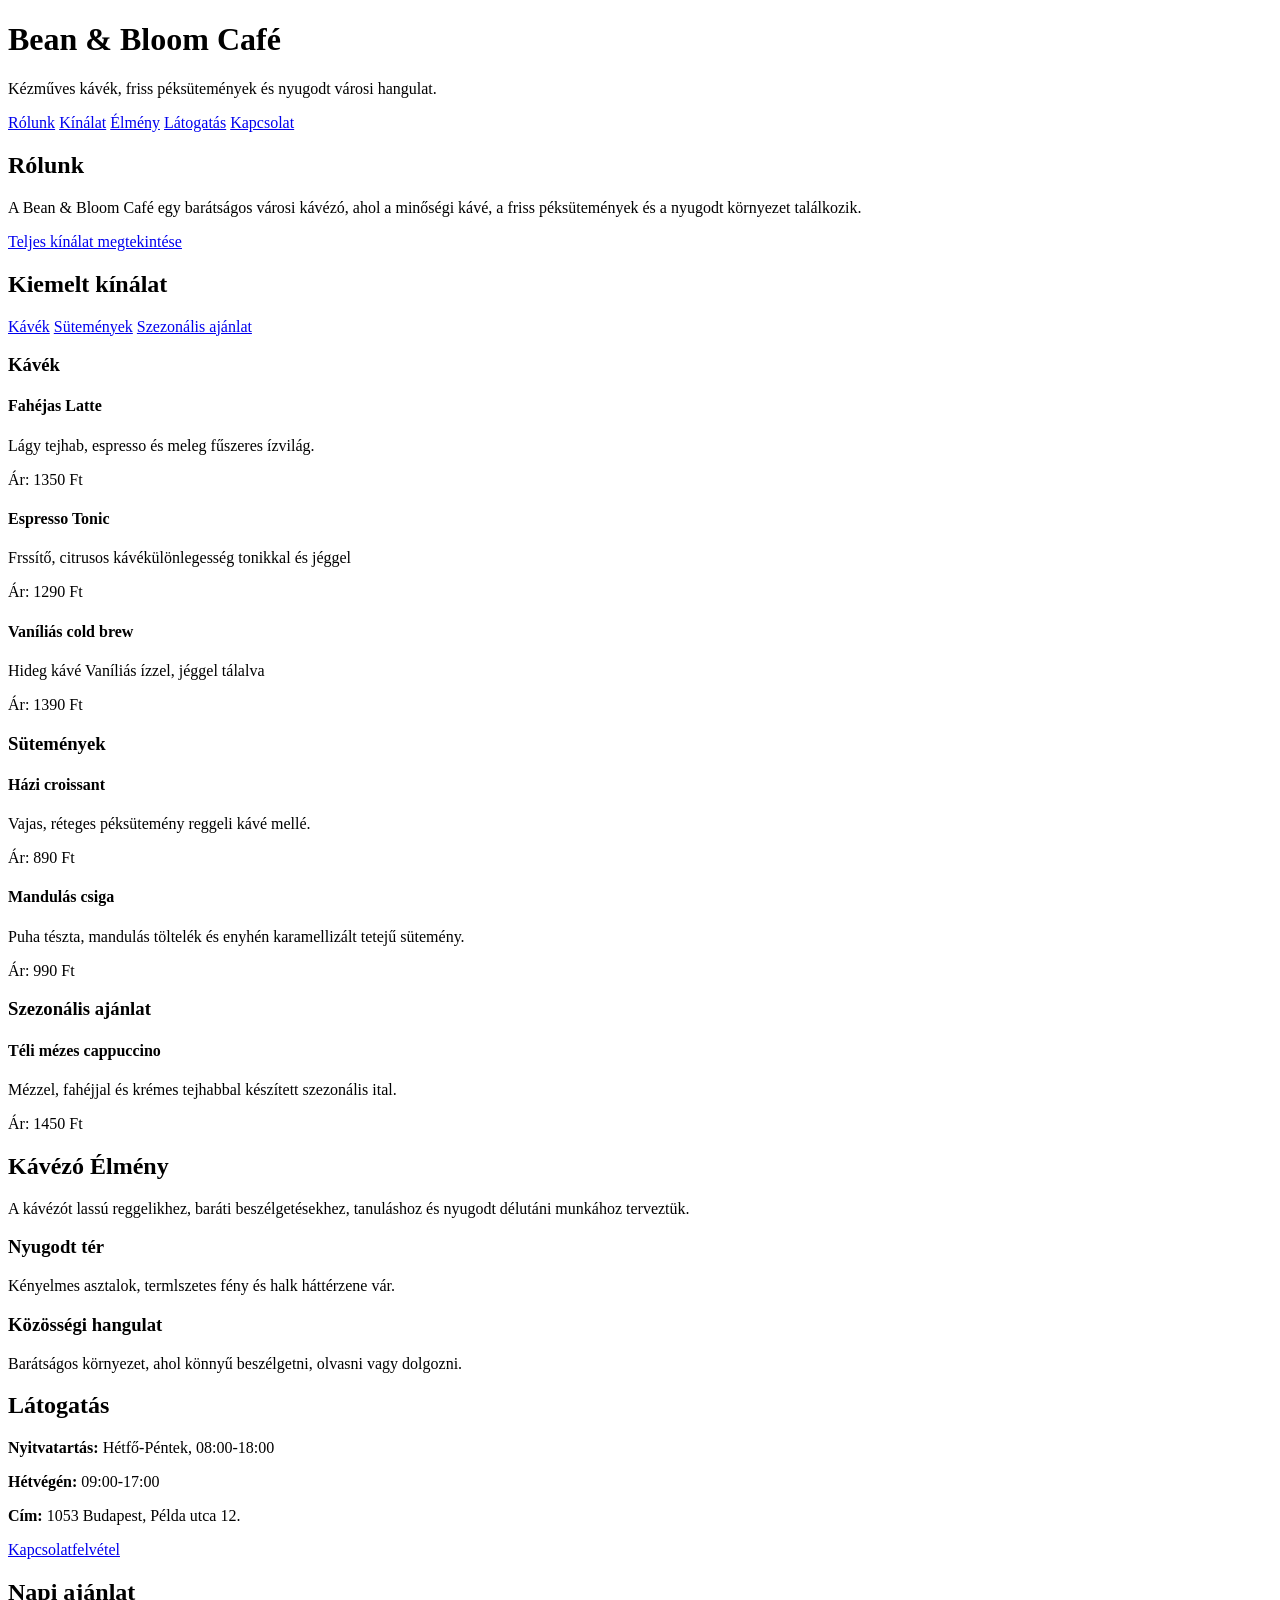
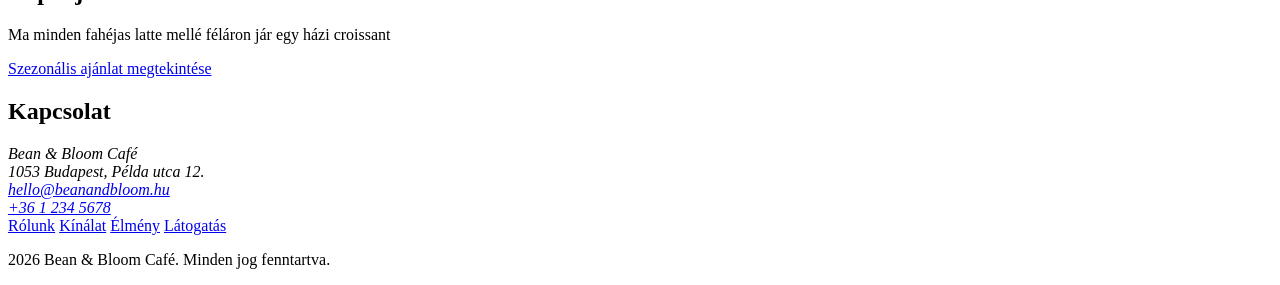
==== projects/semantic-cafe-landing/index.html @ 4d0ef4c2 "Add Semantic landing pange" ====
<!DOCTYPE html>
<html lang="hu">

<head>
    <meta charset="UTF-8">
    <meta name="viewport" content="width=device-width, initial-scale=1.0">
    <title>Bean & Bloom Café</title>
</head>

<body>
    <!--
    PROJEKT SPECIFIKÁCIÓ

    Készíts egy egyoldalas landing page-et a képzeletbeli
    Bean & Bloom Café számára.

    Az oldal tartalmazza:

    1. BEVEZETŐ RÉSZ
    - a kávézó nevét;
    - egy rövid hangulatleírást;
    - navigációt az oldal fontosabb részeihez:
      Rólunk, Kínálat, Élmény, Látogatás, Kapcsolat.

    2. RÓLUNK
    - a kávézó rövid bemutatását;
    - egy hivatkozást, amely a kínálathoz vezet.

    3. KÍNÁLAT
    A kínálat három kategóriából álljon:
    - Kávék;
    - Sütemények;
    - Szezonális ajánlat.

    A kínálaton belül legyen külön navigáció,
    amely közvetlenül ezekhez a kategóriákhoz vezet.

    A Kávék kategória tartalmazzon legalább 3 terméket.
    Minden termékhez tartozzon:
    - név;
    - rövid leírás;
    - ár.

    A Sütemények kategória tartalmazzon legalább 2 terméket.
    Minden termékhez tartozzon:
    - név;
    - rövid leírás;
    - ár.

    A Szezonális ajánlat tartalmazzon legalább 1 terméket:
    - névvel;
    - rövid leírással;
    - árral.

    4. KÁVÉZÓ ÉLMÉNY
    - rövid bemutató szöveg;
    - legalább két önálló tartalmi egység:
      például a tér bemutatása és a közösségi hangulat.

    5. LÁTOGATÁS
    Tartalmazza:
    - hétköznapi nyitvatartás;
    - hétvégi nyitvatartás;
    - cím;
    - hivatkozás a kapcsolatfelvételi részhez.

    6. NAPI AJÁNLAT
    - legyen egy, a fő tartalomhoz kapcsolódó,
      de kiegészítő jellegű napi ajánlat;
    - tartalmazzon hivatkozást a szezonális kínálathoz.

    7. KAPCSOLAT
    Tartalmazza:
    - a kávézó nevét;
    - címét;
    - kattintható e-mail-címet;
    - kattintható telefonszámot.

    8. ALSÓ NAVIGÁCIÓ ÉS LEZÁRÁS
    - legyen egy további navigációs lehetőség
      az oldal fontosabb részeihez;
    - szerepeljen szerzői jogi információ.

    -->

    <header>
        <h1>Bean & Bloom Café</h1>
        <p>Kézműves kávék, friss péksütemények és nyugodt városi hangulat.</p>

        <nav>
            <a href="#about">Rólunk</a>
            <a href="#menu">Kínálat</a>
            <a href="#experience">Élmény</a>
            <a href="#visit">Látogatás</a>
            <a href="#contact">Kapcsolat</a>
        </nav>
    </header>

    <main>
        <section id="about">

            <h2>Rólunk</h2>
            <p>
                A Bean & Bloom Café egy barátságos városi kávézó, ahol a minőségi kávé,
                a friss péksütemények és a nyugodt környezet találkozik.
            </p>
            <a href="#menu">Teljes kínálat megtekintése</a>

        </section>

        <section id="menu">
            <h2>Kiemelt kínálat</h2>

            <nav aria-label="Kínálat gyorslinkek">
                <a href="#coffee">Kávék</a>
                <a href="#pastries">Sütemények</a>
                <a href="#seasonal">Szezonális ajánlat</a>
            </nav>

            <section id="coffee">
                <h3>Kávék</h3>

                <article>
                    <h4>Fahéjas Latte</h4>
                    <p>Lágy tejhab, espresso és meleg fűszeres ízvilág.</p>
                    <p>Ár: 1350 Ft</p>
                </article>
                <article>
                    <h4>Espresso Tonic</h4>
                    <p>Frssítő, citrusos kávékülönlegesség tonikkal és jéggel</p>
                    <p>Ár: 1290 Ft</p>
                </article>
                <article>
                    <h4>Vaníliás cold brew</h4>
                    <p>Hideg kávé Vaníliás ízzel, jéggel tálalva</p>
                    <p>Ár: 1390 Ft</p>
                </article>

            </section>

            <section id="pastries">
                <h3>Sütemények</h3>

                <article>
                    <h4>Házi croissant</h4>
                    <p>Vajas, réteges péksütemény reggeli kávé mellé.</p>
                    <p>Ár: 890 Ft</p>
                </article>

                <article>
                    <h4>Mandulás csiga</h4>
                    <p>Puha tészta, mandulás töltelék és enyhén karamellizált tetejű sütemény.</p>
                    <p>Ár: 990 Ft</p>
                </article>
            </section>

            <section id="seasonal">
                <h3>Szezonális ajánlat</h3>

                <article>
                    <h4>Téli mézes cappuccino</h4>
                    <p>Mézzel, fahéjjal és krémes tejhabbal készített szezonális ital.</p>
                    <p>Ár: 1450 Ft</p>
                </article>
            </section>
        </section>

        <section id="experience">
            <h2>Kávézó Élmény</h2>

            <p>
                A kávézót lassú reggelikhez, baráti beszélgetésekhez, tanuláshoz
                és nyugodt délutáni munkához terveztük.
            </p>

            <article>
                <h3>Nyugodt tér</h3>
                <p>Kényelmes asztalok, termlszetes fény és halk háttérzene vár.</p>
            </article>

            <article>
                <h3>Közösségi hangulat</h3>
                <p>Barátságos környezet, ahol könnyű beszélgetni, olvasni vagy dolgozni.</p>
            </article>
        </section>

        <section id="visit">
            <h2>Látogatás</h2>
            <p><strong>Nyitvatartás:</strong> Hétfő-Péntek, 08:00-18:00</p>
            <p><strong>Hétvégén:</strong> 09:00-17:00</p>
            <p><strong>Cím:</strong>  1053 Budapest, Példa utca 12.</p>
            <a href="#contact">Kapcsolatfelvétel</a>
        </section>

        <aside>
            <h2>Napi ajánlat</h2>
            <p>Ma minden fahéjas latte mellé féláron jár egy házi croissant</p>
            <a href="#seasonal">Szezonális ajánlat megtekintése</a>
        </aside>
    </main>

    <footer id="contact">
        <h2>Kapcsolat</h2>

        <address>
            Bean & Bloom Café<br>
            1053 Budapest, Példa utca 12.<br>
            <a href="mailto:hello@beanandbloom.hu">hello@beanandbloom.hu</a><br>
            <a href="tel:+3612345678">+36 1 234 5678</a>
        </address>

        <nav aria-label="Lábléc navigáció">
            <a href="#about">Rólunk</a>
            <a href="#menu">Kínálat</a>
            <a href="#experience">Élmény</a>
            <a href="#visit">Látogatás</a>

            <p>2026 Bean & Bloom Café. Minden jog fenntartva.</p>
        </nav>
    </footer>
</body>

</html>
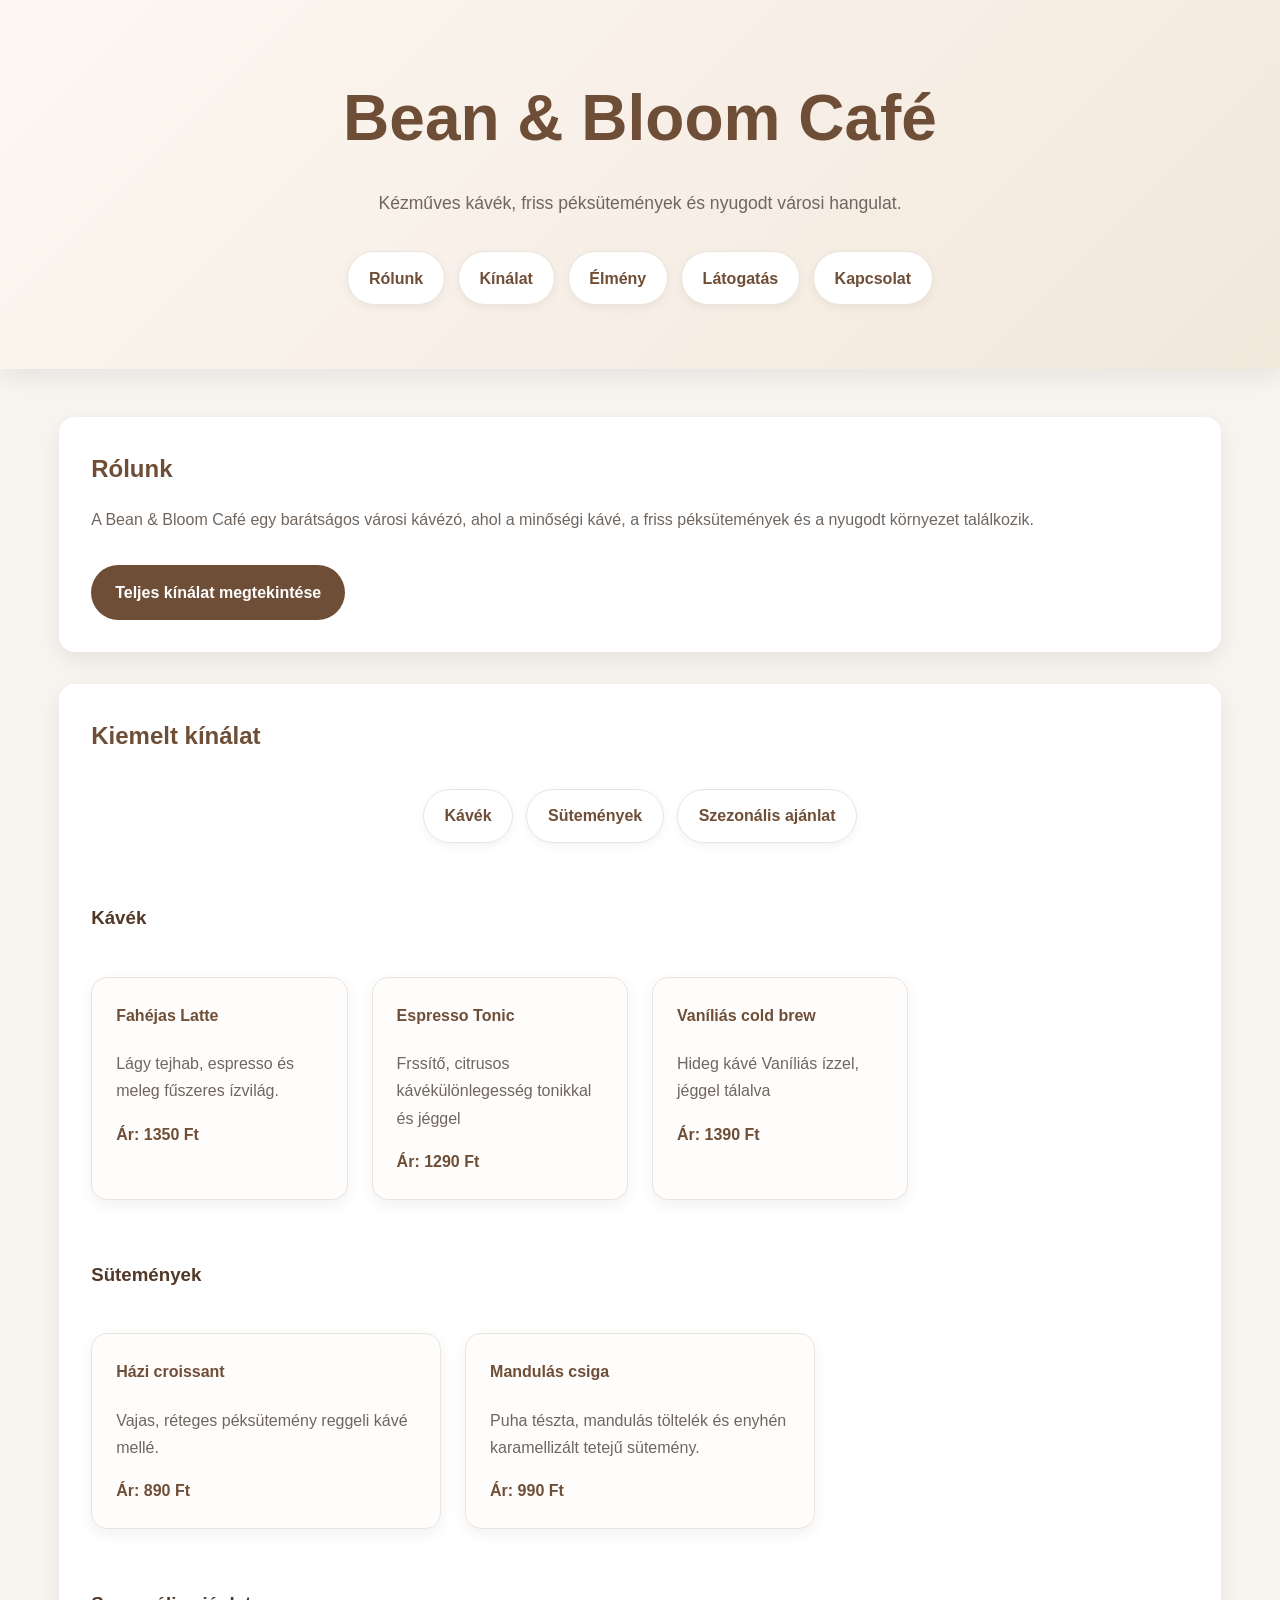
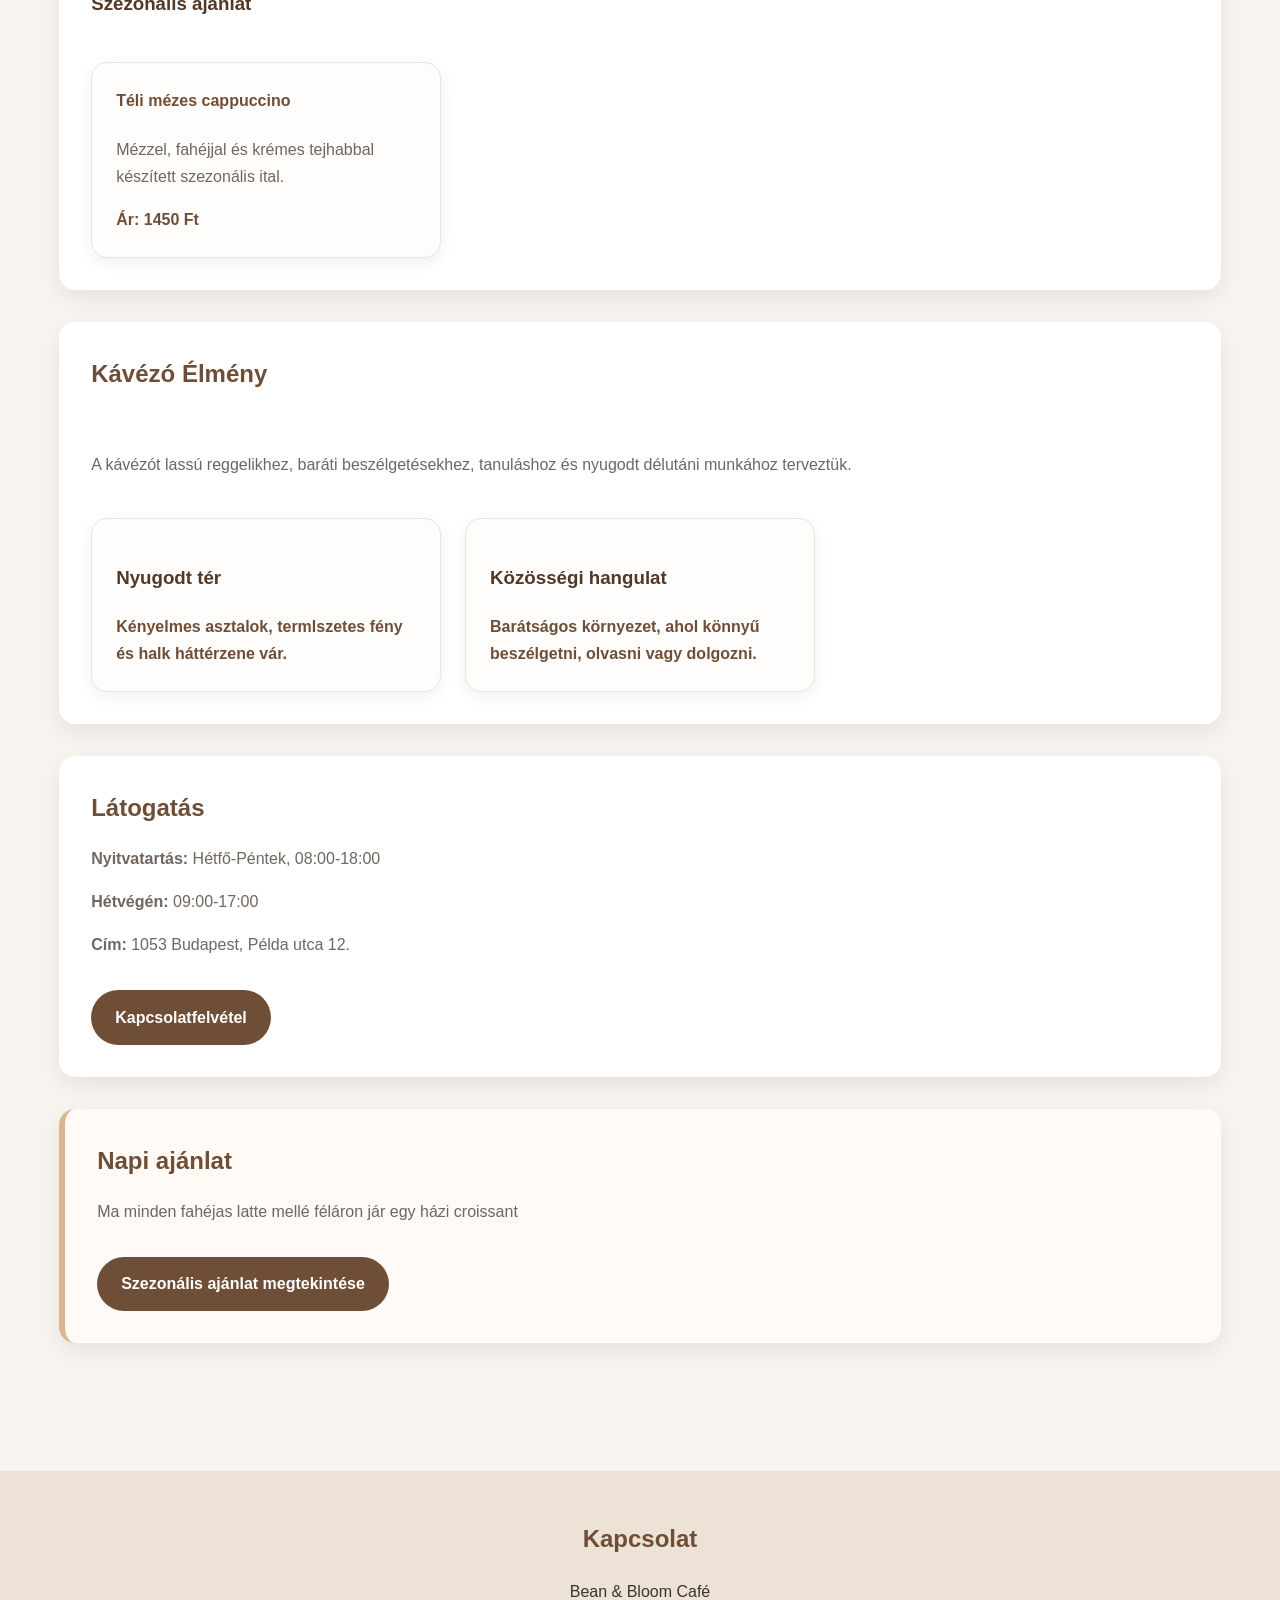
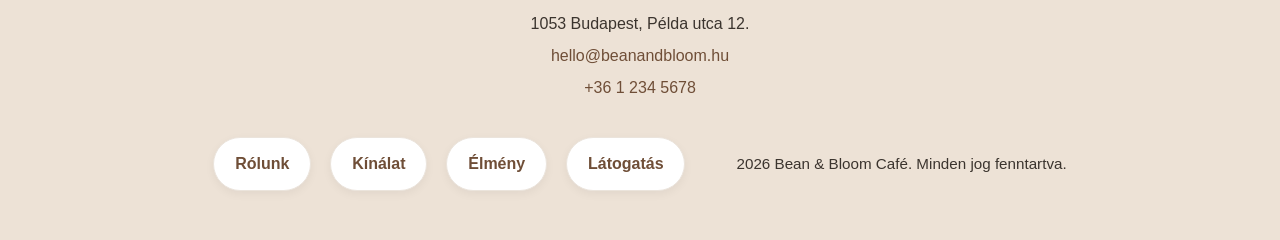
==== commit 914d38d6: "1. modul vége" ====
--- a/projects/semantic-cafe-landing/index.html
+++ b/projects/semantic-cafe-landing/index.html
@@ -4,6 +4,7 @@
 <head>
     <meta charset="UTF-8">
     <meta name="viewport" content="width=device-width, initial-scale=1.0">
+    <link rel="stylesheet" href="style/style.css">
     <title>Bean & Bloom Café</title>
 </head>
 
@@ -218,6 +219,8 @@
             <p>2026 Bean & Bloom Café. Minden jog fenntartva.</p>
         </nav>
     </footer>
+
+    <script src="js/script.js"></script>
 </body>
 
 </html>
--- a/projects/semantic-cafe-landing/style/style.css
+++ b/projects/semantic-cafe-landing/style/style.css
@@ -0,0 +1,352 @@
+/* ==========================
+   Bean & Bloom Café
+   Modern, világos CSS
+========================== */
+
+:root {
+    --bg: #f8f5f1;
+    --surface: #ffffff;
+    --primary: #6f4e37;
+    --primary-dark: #513827;
+    --accent: #d8b78f;
+    --text: #3b342e;
+    --text-light: #6f665f;
+    --border: #ebe4dc;
+
+    --radius: 16px;
+    --shadow: 0 8px 24px rgba(0, 0, 0, .08);
+
+    --transition: .25s ease;
+    --max-width: 1200px;
+}
+
+/* ==========================
+   Alapbeállítások
+========================== */
+
+*,
+*::before,
+*::after {
+    box-sizing: border-box;
+}
+
+html {
+    scroll-behavior: smooth;
+}
+
+body {
+    margin: 0;
+    font-family: "Segoe UI", Tahoma, Geneva, Verdana, sans-serif;
+    background: var(--bg);
+    color: var(--text);
+    line-height: 1.7;
+}
+
+img {
+    max-width: 100%;
+    display: block;
+}
+
+a {
+    color: var(--primary);
+    text-decoration: none;
+    transition: var(--transition);
+}
+
+a:hover {
+    color: var(--primary-dark);
+}
+
+/* ==========================
+   Fejléc
+========================== */
+
+header {
+    background: linear-gradient(135deg, #fdf8f3, #f2e7db);
+    text-align: center;
+    padding: 4rem 1.5rem;
+    box-shadow: var(--shadow);
+}
+
+header h1 {
+    margin: 0;
+    font-size: clamp(2.5rem, 6vw, 4rem);
+    color: var(--primary);
+}
+
+header p {
+    max-width: 650px;
+    margin: 1rem auto 2rem;
+    color: var(--text-light);
+    font-size: 1.1rem;
+}
+
+/* ==========================
+   Navigáció
+========================== */
+
+nav {
+    display: flex;
+    justify-content: center;
+    flex-wrap: wrap;
+    gap: .8rem;
+}
+
+nav a {
+    background: white;
+    padding: .8rem 1.3rem;
+    border-radius: 999px;
+    border: 1px solid var(--border);
+    font-weight: 600;
+    box-shadow: 0 3px 10px rgba(0,0,0,.05);
+}
+
+nav a:hover {
+    background: var(--primary);
+    color: white;
+    transform: translateY(-2px);
+}
+
+/* ==========================
+   Fő tartalom
+========================== */
+
+main {
+    max-width: var(--max-width);
+    margin: auto;
+    padding: 3rem 1.2rem;
+}
+
+main>section,
+aside {
+    background: var(--surface);
+    padding: 2rem;
+    border-radius: var(--radius);
+    box-shadow: var(--shadow);
+    margin-bottom: 2rem;
+}
+
+h2 {
+    color: var(--primary);
+    margin-top: 0;
+    margin-bottom: 1rem;
+}
+
+h3 {
+    color: var(--primary-dark);
+}
+
+h4 {
+    margin-top: 0;
+    color: var(--primary);
+}
+
+p {
+    color: var(--text-light);
+}
+
+/* ==========================
+   Gomb stílusú linkek
+========================== */
+
+section>a,
+aside a,
+#visit a {
+    display: inline-block;
+    margin-top: 1rem;
+    background: var(--primary);
+    color: white;
+    padding: .85rem 1.5rem;
+    border-radius: 999px;
+    font-weight: 600;
+}
+
+section > a:hover,
+aside a:hover,
+#visit a:hover {
+    background: var(--primary-dark);
+    color: #fff;
+}
+
+/* ==========================
+   Kínálat
+========================== */
+
+#menu nav {
+    margin: 2rem 0;
+}
+
+#coffee,
+#pastries,
+#seasonal {
+    margin-top: 2.5rem;
+}
+
+/* Kártyák */
+
+#coffee,
+#pastries,
+#seasonal {
+    display: grid;
+    gap: 1.5rem;
+}
+
+#coffee h3,
+#pastries h3,
+#seasonal h3 {
+    grid-column: 1 / -1;
+}
+
+article {
+    background: #fffdfb;
+    border: 1px solid var(--border);
+    border-radius: var(--radius);
+    padding: 1.5rem;
+    box-shadow: 0 5px 16px rgba(0,0,0,.06);
+    transition: var(--transition);
+}
+
+article:hover {
+    transform: translateY(-4px);
+    box-shadow: 0 12px 28px rgba(0,0,0,.12);
+}
+
+article p:last-child {
+    margin-bottom: 0;
+    font-weight: 700;
+    color: var(--primary);
+}
+
+/* ==========================
+   Grid-ek
+========================== */
+
+#coffee {
+    grid-template-columns: repeat(auto-fit, minmax(240px, 1fr));
+}
+
+#pastries {
+    grid-template-columns: repeat(auto-fit, minmax(260px, 1fr));
+}
+
+#seasonal {
+    grid-template-columns: repeat(auto-fit, minmax(280px, 1fr));
+}
+
+#experience {
+    display: grid;
+    gap: 1.5rem;
+}
+
+#experience h2,
+#experience>p {
+    grid-column: 1 / -1;
+}
+
+#experience {
+    grid-template-columns: repeat(auto-fit, minmax(280px, 1fr));
+}
+
+/* ==========================
+   Napi ajánlat
+========================== */
+
+aside {
+    border-left: 6px solid var(--accent);
+    background: #fffaf5;
+}
+
+/* ==========================
+   Lábléc
+========================== */
+
+footer {
+    background: #ede2d6;
+    padding: 3rem 1.5rem;
+    margin-top: 3rem;
+}
+
+footer h2 {
+    text-align: center;
+}
+
+footer address {
+    text-align: center;
+    font-style: normal;
+    line-height: 2;
+    margin-bottom: 2rem;
+}
+
+footer nav {
+    display: flex;
+    justify-content: center;
+    align-items: center;
+    flex-wrap: nowrap;
+    gap: 1.2rem;
+}
+
+footer nav p {
+    margin-left: 2rem;
+    color: var(--text);
+    font-size: .95rem;
+    white-space: nowrap;
+}
+
+/* ==========================
+   Reszponzív
+========================== */
+
+@media (max-width: 768px) {
+
+    header {
+        padding: 3rem 1rem;
+    }
+
+    main {
+        padding: 2rem 1rem;
+    }
+
+    main>section,
+    aside {
+        padding: 1.5rem;
+    }
+
+    nav {
+        flex-direction: column;
+        align-items: stretch;
+    }
+
+    nav a {
+        text-align: center;
+    }
+
+    article {
+        padding: 1.2rem;
+    }
+
+    h2 {
+        font-size: 1.7rem;
+    }
+
+    h3 {
+        font-size: 1.3rem;
+    }
+}
+
+@media (max-width: 480px) {
+
+    body {
+        font-size: 15px;
+    }
+
+    header h1 {
+        font-size: 2.2rem;
+    }
+
+    section>a,
+    aside a,
+    #visit a {
+        display: block;
+        text-align: center;
+    }
+}
